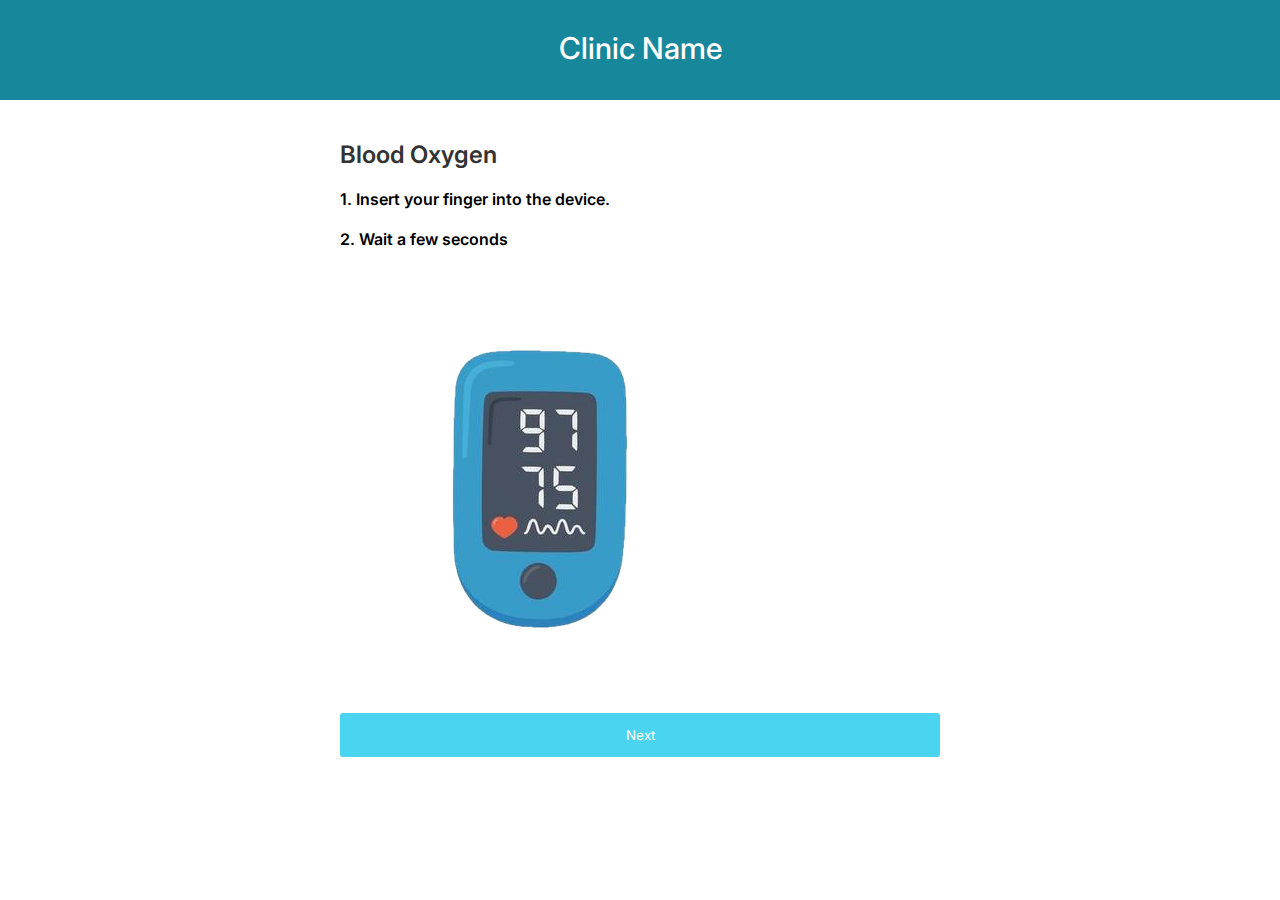
==== blood-oxygen.html @ 74044db3 "added oxyegn, sugar" ====
<!DOCTYPE html>
<html lang="en">
<head>
    <title>Blood Oxygen</title>
    <!-- Google Fonts -->
    <link href="https://fonts.googleapis.com/css2?family=Inter:wght@400;600;700&display=swap" rel="stylesheet">
    <link rel="stylesheet" href="style.css">
</head>
<body>
    <!-- the title of the website-->
    <div class="header-bar">
        <h2 class="title">Clinic Name</h2>
    </div>
    
    <div class="blood-oxygen">
        <h3>Blood Oxygen</h3>
        <!-- instruction 1 -->
        <div class="boxy-check-group">
            <div class="boxyinstruction-1">
                <p>1. Insert your finger into the device.</p>
            </div>
        </div>
        <!-- instruction 2 -->
        <div class="boxy-check-group">
            <div class="boxyinstruction-2">
                <p>2. Wait a few seconds</p>
            </div>
        </div>
        <!-- image -->
        <div class="boxy-check-group">
            <div class="boxyimage">
                <img src="Media/boxy.png" alt="Blood oxygen measurement">
            </div>
        </div> 

        <button class="boxynext-button">
            Next
        </button>
    </div> 
</body>
</html>
---- style.css ----
* {
    margin: 0;
    padding: 0;    
    font-family: 'Inter', sans-serif;
}

h1 {
    font-weight: 700;
    font-size: 40px;
}

h2 {
    font-weight: 500;
    font-size: 30px;
    color: white;
}

h4 {
    font-weight: 600;
    font-size: 22px;
}

h5 {
    font-weight: 500;
    font-size: 20px;
    color: #5c5c5c;
}

button {
    background: none;
    border: none;
    cursor: pointer;
    padding: 4px 0px 0px 15px;
}

.header-bar {
    width: 100%;
    background-color: #17879B;
    height: 70px;
    padding-top: 30px;
    text-align: center;
}

.search-bar {
    width: 280px;
    height: 40px;
    margin: auto;
    display: flex;
    border: none;
    text-align: center;
    align-items: center;
    justify-content: space-evenly;
    background-color: #f2efef !important;
}

.search-bar input {
    border: none;
    outline: none;
    padding: 8px 14px;
    font-size: 16px;
    background-color: #f2efef;
    text-align: left;
}

.search-bar input:focus {
    text-align: left; 
}

.search-bar button {
    background: none;
    border: none;
    cursor: pointer;
    padding-right: 10px;
}

.content {
    width: 100%;
    text-align: center;
    padding: 100px 0;
    line-height: 3;
}

.start button {
    margin: auto;
    display: flex;
    width: 80%;
    cursor: pointer;
    text-align: center;
    justify-content: center;
    align-items: center;
}

.start h4 {
    padding-right: 10px;
}

.profile {
    width: 70%;
    text-align: left;
    margin: auto;
    padding: 40px;
}

.profile h3 {
    color: #DB4444;
    font-weight: 600;
    padding: 8px 0px;
}

.profile button {
    margin: 10px;
    float: right;
}

.save-button {
    background-color: #4BD4F0;
    color: white;
    border-radius: 3px;
    padding: 14px 30px;
    text-align: center;
}

.cancel-button {
    padding-top: 13px;
}

.profile-bar p {
    font-weight: 400;
    padding: 5px 0px;
}

.profile-bar input {
    width: 350px;
    height: 25px;
    margin-right: 200px;
    border: none;
    align-items: center;
    justify-content: space-evenly;
    background-color: #f2efef !important;
    border: none;
    outline: none;
    padding: 8px 14px;
    font-size: 16px;
    text-align: left;
    border-radius: 5px;
}

.profile-bar-group {
    display: flex;
    margin: 20px 0px;
}
.blood-pressure {
    background-color: white;
    border-radius: 8px;
    padding: 20px;
    max-width: 600px;
    width: 100%;
    text-align: left;
    margin: 20px auto;
}

.blood-pressure h3 {
    font-size: 24px;
    font-weight: 600;
    margin-bottom: 20px;
    color: #333;
}

.bp-check-group {
    margin-bottom: 20px;
}

.instruction p {
    font-size: 18px;
    line-height: 1.5;
    color: #333;
}

.instruction-1 p {
    font-weight: 600;
}

.instruction-2 p {
    font-weight: 600;
}

.image img {
    max-width: 100%;
    height: auto;
    border-radius: 8px;
    margin-top: 20px;
}

.next-button {
    background-color: #4BD4F0;
    color: white;
    border-radius: 3px;
    padding: 14px 30px;
    text-align: center;
    width: 100%;
}
.blood-sugar {
    background-color: white;
    border-radius: 8px;
    padding: 20px;
    max-width: 600px;
    width: 100%;
    text-align: left;
    margin: 20px auto;
}

.blood-sugar h3 {
    font-size: 24px;
    font-weight: 600;
    margin-bottom: 20px;
    color: #333;
}

.bsugar-check-group {
    margin-bottom: 20px;
}

.bsinstruction p {
    font-size: 18px;
    line-height: 1.5;
    color: #333;
}

.bsinstruction-1 p {
    font-weight: 600;
}

.bsinstruction-2 p {
    font-weight: 600;
}

.bsinstruction-3 p {
    font-weight: 600;
}

.image img {
    max-width: 100%;
    height: auto;
    border-radius: 8px;
    margin-top: 20px;
}

.bsnext-button {
    background-color: #4BD4F0;
    color: white;
    border-radius: 3px;
    padding: 14px 30px;
    text-align: center;
    width: 100%;
}
.blood-oxygen {
    background-color: white;
    border-radius: 8px;
    padding: 20px;
    max-width: 600px;
    width: 100%;
    text-align: left;
    margin: 20px auto;
}

.blood-oxygen h3 {
    font-size: 24px;
    font-weight: 600;
    margin-bottom: 20px;
    color: #333;
}

.boxy-check-group {
    margin-bottom: 20px;
}

.boxyinstruction p {
    font-size: 18px;
    line-height: 1.5;
    color: #333;
}

.boxyinstruction-1 p {
    font-weight: 600;
}

.boxyinstruction-2 p {
    font-weight: 600;
}

.boxyimage img {
    max-width: 100%;
    height: auto;
    border-radius: 8px;
    margin-top: 20px;
}

.boxynext-button {
    background-color: #4BD4F0;
    color: white;
    border-radius: 3px;
    padding: 14px 30px;
    text-align: center;
    width: 100%;
}
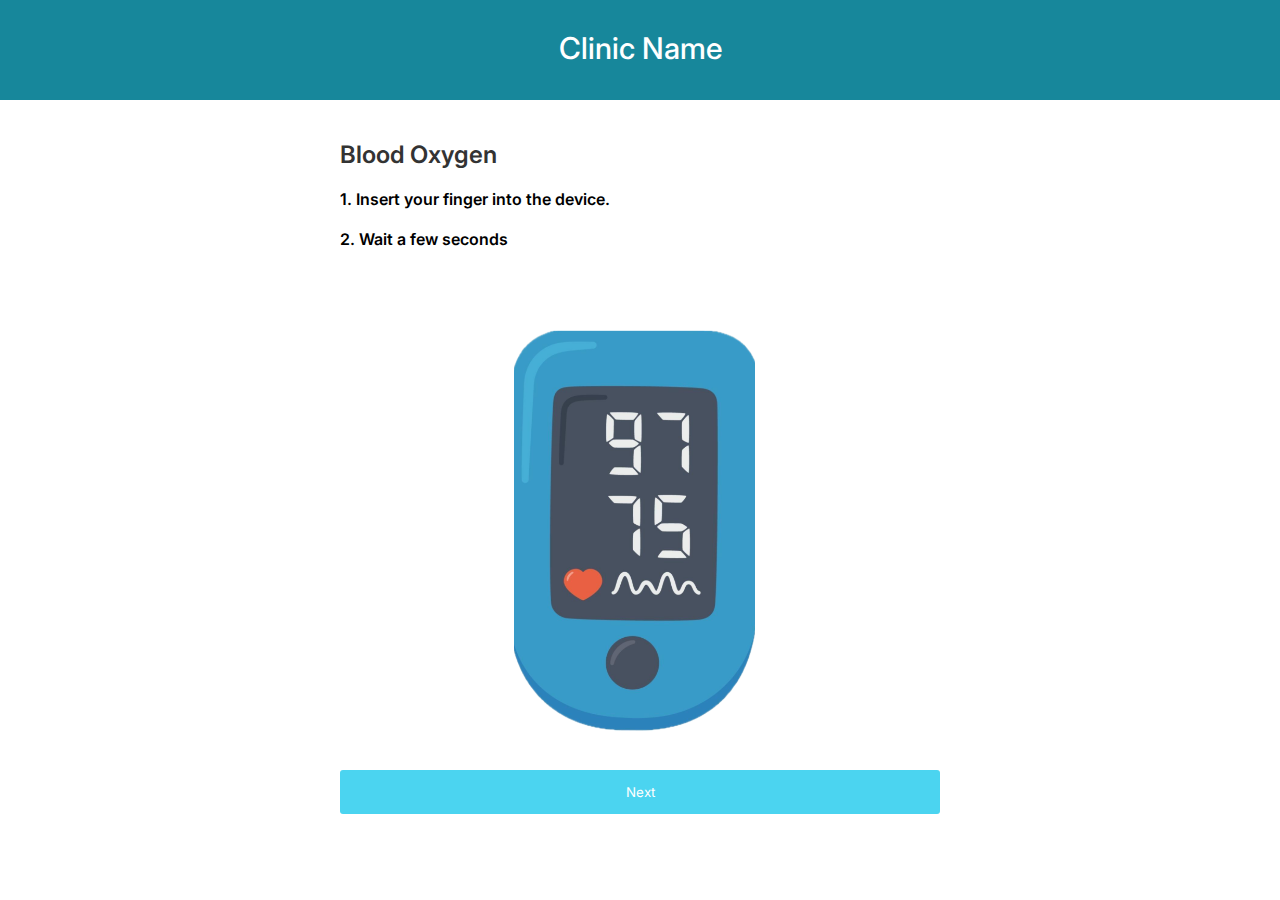
==== commit fab12e0e: "add pg transition" ====
--- a/blood-oxygen.html
+++ b/blood-oxygen.html
@@ -33,7 +33,7 @@
             </div>
         </div> 
 
-        <button class="boxynext-button">
+        <button onclick="location.href='body-temperature.html'" class="boxynext-button">
             Next
         </button>
     </div> 
--- a/style.css
+++ b/style.css
@@ -149,6 +149,16 @@
     display: flex;
     margin: 20px 0px;
 }
+
+.view-button {
+    background-color: #4BD4F0;
+    color: white;
+    border-radius: 3px;
+    padding: 14px 30px;
+    text-align: center;
+    width: auto;
+}
+
 .blood-pressure {
     background-color: white;
     border-radius: 8px;
@@ -238,11 +248,12 @@
     font-weight: 600;
 }
 
-.image img {
+.bsimage img {
     max-width: 100%;
     height: auto;
     border-radius: 8px;
     margin-top: 20px;
+    padding-left: 130px;
 }
 
 .bsnext-button {
@@ -289,13 +300,65 @@
 }
 
 .boxyimage img {
+    max-width: 60%;
+    height: auto;
+    border-radius: 8px;
+    margin-top: 20px;
+    padding-left: 120px;
+}
+
+.boxynext-button {
+    background-color: #4BD4F0;
+    color: white;
+    border-radius: 3px;
+    padding: 14px 30px;
+    text-align: center;
+    width: 100%;
+}
+.blood-temp {
+    background-color: white;
+    border-radius: 8px;
+    padding: 20px;
+    max-width: 600px;
+    width: 100%;
+    text-align: left;
+    margin: 20px auto;
+}
+
+.blood-temp h3 {
+    font-size: 24px;
+    font-weight: 600;
+    margin-bottom: 20px;
+    color: #333;
+}
+
+.btemp-check-group {
+    margin-bottom: 20px;
+}
+
+.btempinstruction p {
+    font-size: 18px;
+    line-height: 1.5;
+    color: #333;
+}
+
+.btempinstruction-1 p {
+    font-weight: 600;
+}
+
+.btempinstruction-2 p {
+    font-weight: 600;
+}
+
+.btempimage img {
     max-width: 100%;
     height: auto;
     border-radius: 8px;
     margin-top: 20px;
-}
-
-.boxynext-button {
+    padding-left: 180px;
+}
+
+.btempnext-button {
     background-color: #4BD4F0;
     color: white;
     border-radius: 3px;
